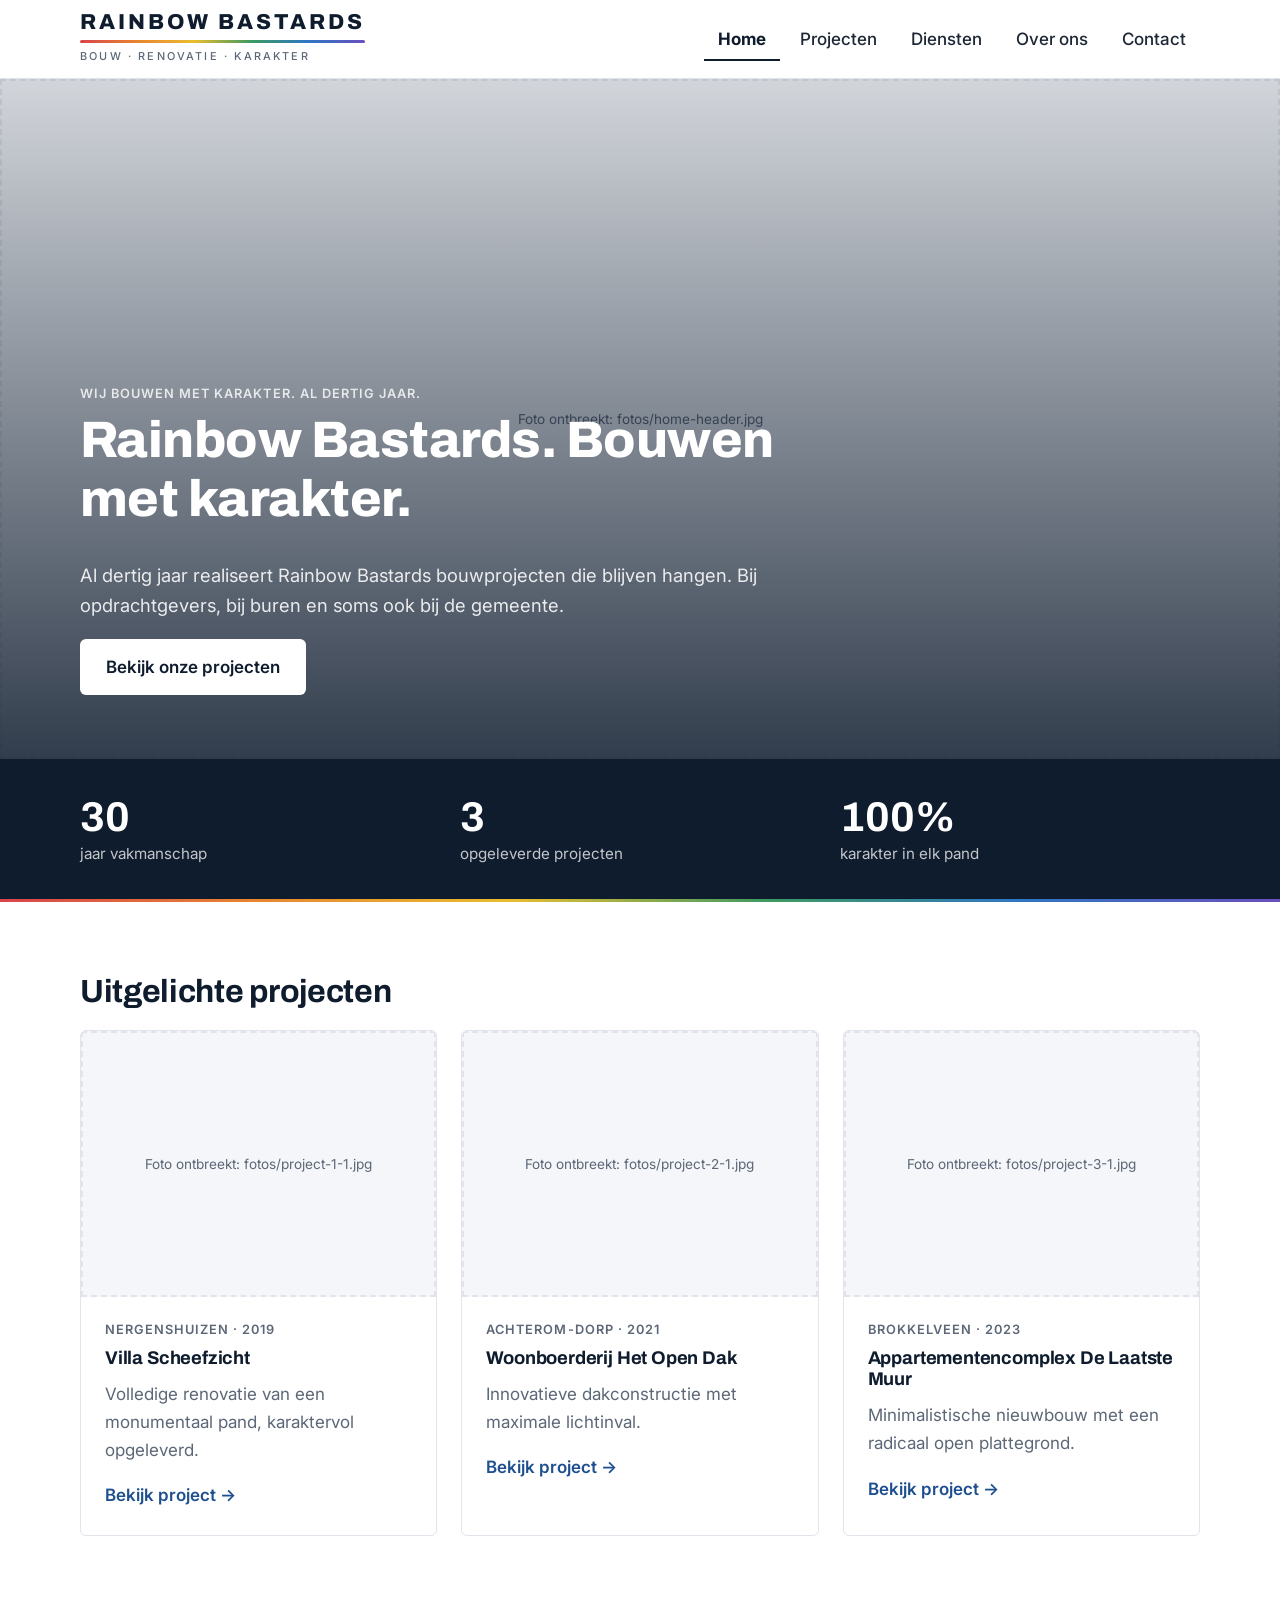
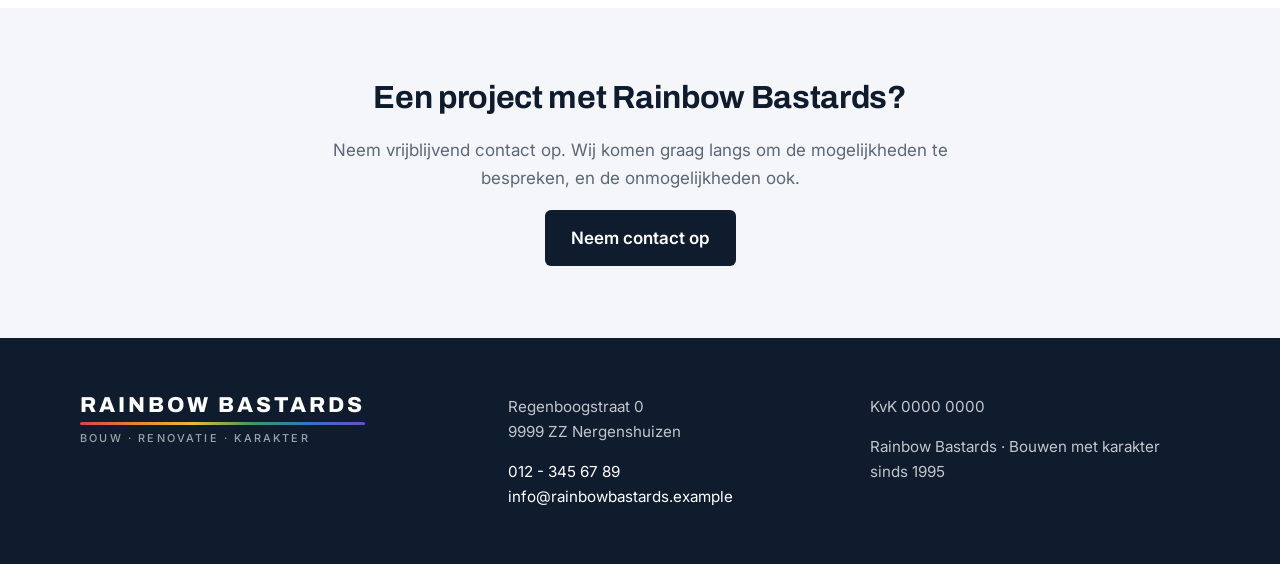
==== index.html @ 6024adb3 "Pagina's, opmaak, logo en fotogalerij" ====
<!DOCTYPE html>
<html lang="nl">
<head>
  <meta charset="utf-8">
  <meta name="viewport" content="width=device-width, initial-scale=1">
  <!-- Testversie: vraagt zoekmachines deze pagina niet op te nemen en links niet te volgen -->
  <meta name="robots" content="noindex, nofollow">
  <title>Rainbow Bastards</title>
  <link rel="icon" href="site/icoon.svg" type="image/svg+xml">
  <link rel="preconnect" href="https://fonts.googleapis.com">
  <link rel="preconnect" href="https://fonts.gstatic.com" crossorigin>
  <link rel="stylesheet" href="https://fonts.googleapis.com/css2?family=Archivo:wght@600;700;800&family=Inter:wght@400;500;600;700&display=swap">
  <link rel="stylesheet" href="site/stijl.css">
</head>
<body data-pagina="home">
  <div id="kop"></div>
  <main id="inhoud"></main>
  <div id="voet"></div>
  <script src="inhoud.js"></script>
  <script src="site/site.js"></script>
</body>
</html>
---- site/stijl.css ----
/*
  Opmaak van de website.
  Bovenaan staan de kleuren en lettertypes als "variabelen":
  pas je daar iets aan, dan verandert het overal op de site.
*/

:root {
  --donker: #0f1c2e;
  --tekst: #1d2735;
  --grijs: #5c6777;
  --lijn: #e1e5eb;
  --zacht: #f4f6f9;
  --wit: #ffffff;
  --accent: #1e4f8f;
  --regenboog: linear-gradient(90deg, #d9434b, #e9852f, #e9bd2f, #3c9a62, #2f76c4, #6a4fbf);
  --kop-font: "Archivo", "Helvetica Neue", Arial, sans-serif;
  --tekst-font: "Inter", "Helvetica Neue", Arial, sans-serif;
  --breedte: 1160px;
  --rand: 6px;
}

* { box-sizing: border-box; }

html { -webkit-text-size-adjust: 100%; }

body {
  margin: 0;
  font-family: var(--tekst-font);
  font-size: 17px;
  line-height: 1.65;
  color: var(--tekst);
  background: var(--wit);
}

h1, h2, h3 {
  font-family: var(--kop-font);
  color: var(--donker);
  line-height: 1.15;
  letter-spacing: -0.01em;
  margin: 0 0 0.6em;
}
h1 { font-size: clamp(2rem, 5vw, 3.2rem); font-weight: 800; }
h2 { font-size: clamp(1.5rem, 3vw, 2rem); font-weight: 700; }
h3 { font-size: 1.15rem; font-weight: 700; }
p { margin: 0 0 1em; }
a { color: var(--accent); }
img { display: block; max-width: 100%; }

.breed { width: 100%; max-width: var(--breedte); margin: 0 auto; padding: 0 20px; }
.smal { max-width: 720px; }
.verborgen { position: absolute; width: 1px; height: 1px; overflow: hidden; clip: rect(0 0 0 0); }

.label {
  font-size: 0.8rem;
  font-weight: 600;
  letter-spacing: 0.08em;
  text-transform: uppercase;
  color: var(--grijs);
  margin-bottom: 0.6em;
}
.label a { color: inherit; }
.intro { font-size: 1.15rem; color: var(--grijs); max-width: 680px; }

.knop {
  display: inline-block;
  background: var(--donker);
  color: var(--wit);
  text-decoration: none;
  font-weight: 600;
  padding: 14px 26px;
  border-radius: var(--rand);
  transition: background 0.2s;
}
.knop:hover { background: var(--accent); }

/* ---------- Logo ---------- */

.logo {
  display: inline-flex;
  flex-direction: column;
  text-decoration: none;
  color: var(--donker);
}
.logo-naam {
  font-family: var(--kop-font);
  font-weight: 800;
  font-size: 1.35rem;
  letter-spacing: 0.14em;
  text-transform: uppercase;
  line-height: 1;
}
.logo-regenboog {
  display: block;
  height: 3px;
  margin: 6px 0 5px;
  background: var(--regenboog);
  border-radius: 2px;
}
.logo-onder {
  font-size: 0.68rem;
  font-weight: 500;
  letter-spacing: 0.2em;
  text-transform: uppercase;
  color: var(--grijs);
}

/* ---------- Kop en menu ---------- */

.kop {
  position: sticky;
  top: 0;
  z-index: 10;
  background: rgba(255, 255, 255, 0.96);
  backdrop-filter: blur(8px);
  border-bottom: 1px solid var(--lijn);
}
.kop-binnen { display: flex; align-items: center; justify-content: space-between; min-height: 78px; }
.menu ul { list-style: none; margin: 0; padding: 0; display: flex; gap: 6px; }
.menu a {
  display: block;
  padding: 8px 14px;
  text-decoration: none;
  font-weight: 500;
  color: var(--tekst);
  border-radius: var(--rand);
}
.menu a:hover { background: var(--zacht); }
.menu a[aria-current="page"] { color: var(--donker); font-weight: 700; box-shadow: inset 0 -2px 0 var(--donker); border-radius: 0; }

.menu-knop { display: none; }

@media (max-width: 820px) {
  .menu-knop {
    display: flex; flex-direction: column; justify-content: center; gap: 5px;
    width: 44px; height: 44px; padding: 10px;
    background: none; border: 0; cursor: pointer;
  }
  .menu-knop span:not(.verborgen) { display: block; height: 2px; background: var(--donker); border-radius: 2px; }
  .menu {
    display: none;
    position: absolute; left: 0; right: 0; top: 100%;
    background: var(--wit);
    border-bottom: 1px solid var(--lijn);
    padding: 8px 20px 16px;
  }
  .menu.open { display: block; }
  .menu ul { flex-direction: column; gap: 0; }
  .menu a { padding: 14px 4px; border-bottom: 1px solid var(--lijn); border-radius: 0; }
  .menu a[aria-current="page"] { box-shadow: none; }
}

/* ---------- Foto's ---------- */

.foto { position: relative; overflow: hidden; background: var(--zacht); }
.foto img { width: 100%; height: 100%; object-fit: cover; }
/* Als een foto ontbreekt: grijs vlak met de bestandsnaam die je moet gebruiken. */
.foto.ontbreekt img { display: none; }
.foto.ontbreekt::after {
  content: "Foto ontbreekt: fotos/" attr(data-naam);
  position: absolute; inset: 0;
  display: flex; align-items: center; justify-content: center; text-align: center;
  padding: 12px; font-size: 0.85rem; color: var(--grijs);
  border: 2px dashed var(--lijn);
}

/* ---------- Home ---------- */

.held { position: relative; min-height: min(78vh, 680px); display: flex; align-items: flex-end; color: var(--wit); }
.held-foto { position: absolute; inset: 0; }
.held-foto::before {
  content: ""; position: absolute; inset: 0; z-index: 1;
  background: linear-gradient(180deg, rgba(15, 28, 46, 0.15) 0%, rgba(15, 28, 46, 0.85) 100%);
}
.held-tekst { position: relative; z-index: 2; padding-top: 120px; padding-bottom: 64px; }
.held h1 { color: var(--wit); max-width: 760px; }
.held .intro { color: rgba(255, 255, 255, 0.88); }
.label.licht { color: rgba(255, 255, 255, 0.8); }
.held .knop { background: var(--wit); color: var(--donker); }
.held .knop:hover { background: var(--zacht); }

.kenmerken { background: var(--donker); color: var(--wit); position: relative; }
.kenmerken::after { content: ""; position: absolute; left: 0; right: 0; bottom: 0; height: 3px; background: var(--regenboog); }
.kenmerken-rij { display: grid; grid-template-columns: repeat(3, 1fr); gap: 20px; padding-top: 36px; padding-bottom: 36px; }
.kenmerken-rij div { display: flex; flex-direction: column; }
.kenmerken-rij strong { font-family: var(--kop-font); font-size: clamp(1.8rem, 5vw, 2.6rem); line-height: 1.1; }
.kenmerken-rij span { color: rgba(255, 255, 255, 0.75); font-size: 0.95rem; }

.oproep { text-align: center; }
.oproep p { color: var(--grijs); }

/* ---------- Blokken en kaarten ---------- */

.blok { padding: 72px 0; }
.blok.zacht { background: var(--zacht); }
.pagina-kop { padding: 64px 0 8px; }

.raster { display: grid; grid-template-columns: repeat(auto-fill, minmax(300px, 1fr)); gap: 24px; }

.kaart {
  background: var(--wit);
  border: 1px solid var(--lijn);
  border-radius: var(--rand);
  padding: 28px;
}
.project-kaart { padding: 0; overflow: hidden; color: inherit; text-decoration: none; display: flex; flex-direction: column; transition: box-shadow 0.2s, transform 0.2s; }
.project-kaart:hover { box-shadow: 0 12px 30px rgba(15, 28, 46, 0.12); transform: translateY(-2px); }
.kaart-foto { aspect-ratio: 4 / 3; }
.kaart-tekst { padding: 22px 24px 26px; }
.kaart-tekst p:not(.label) { color: var(--grijs); }
.lees-meer { font-weight: 600; color: var(--accent); }
.lees-meer::after { content: " →"; }

.dienst { position: relative; }
.dienst p { color: var(--grijs); margin: 0; }
.nummer {
  display: inline-block;
  font-family: var(--kop-font);
  font-weight: 700;
  font-size: 0.9rem;
  color: var(--grijs);
  padding-bottom: 6px;
  margin-bottom: 14px;
  border-bottom: 2px solid var(--donker);
}

/* ---------- Projectpagina ---------- */

.project-opbouw { display: grid; grid-template-columns: 1.4fr 1fr; gap: 48px; align-items: start; }
.project-hoofdfoto { aspect-ratio: 4 / 3; border-radius: var(--rand); }
.tekst p { font-size: 1.05rem; }

.galerij { display: grid; grid-template-columns: repeat(auto-fill, minmax(220px, 1fr)); gap: 14px; }
.galerij-item { padding: 0; border: 0; background: none; cursor: zoom-in; border-radius: var(--rand); overflow: hidden; }
.galerij-item .foto { aspect-ratio: 1 / 1; transition: opacity 0.2s; }
.galerij-item:hover .foto { opacity: 0.85; }

.lichtbak {
  border: 0; padding: 0; background: transparent;
  max-width: 100vw; max-height: 100vh; width: 100vw; height: 100vh;
}
.lichtbak::backdrop { background: rgba(10, 16, 26, 0.92); }
.lichtbak img { max-width: 92vw; max-height: 82vh; margin: 6vh auto 0; object-fit: contain; border-radius: 4px; }
.lichtbak-teller { text-align: center; color: rgba(255, 255, 255, 0.75); margin-top: 12px; }
.lichtbak-knop {
  position: fixed;
  width: 48px; height: 48px;
  border: 0; border-radius: 50%;
  background: rgba(255, 255, 255, 0.12); color: var(--wit);
  font-size: 1.8rem; line-height: 1; cursor: pointer;
}
.lichtbak-knop:hover { background: rgba(255, 255, 255, 0.25); }
.vorige { left: 16px; top: 50%; transform: translateY(-50%); }
.volgende { right: 16px; top: 50%; transform: translateY(-50%); }
.sluit { right: 16px; top: 16px; }

/* ---------- Over ons ---------- */

.over-opbouw { display: grid; grid-template-columns: 1fr 1.5fr; gap: 56px; align-items: start; }
.over-opbouw figure { margin: 0; }
.portret { aspect-ratio: 4 / 5; border-radius: var(--rand); }
figcaption { margin-top: 14px; display: flex; flex-direction: column; }
figcaption strong { font-family: var(--kop-font); font-size: 1.2rem; color: var(--donker); }
figcaption span { color: var(--grijs); }

/* ---------- Contact ---------- */

.contact-raster { display: grid; grid-template-columns: 1fr 1fr; gap: 24px; }
.contact-raster h3 { margin-top: 1.2em; }
.contact-raster h3:first-child { margin-top: 0; }
.contact-raster a { font-weight: 600; text-decoration: none; }
.tijden { list-style: none; padding: 0; margin: 0 0 1.4em; }
.tijden li { padding: 8px 0; border-bottom: 1px solid var(--lijn); }
.opmerking { color: var(--grijs); font-size: 0.95rem; margin: 0; }

/* ---------- Voet ---------- */

.voet { background: var(--donker); color: rgba(255, 255, 255, 0.75); padding: 56px 0 40px; font-size: 0.95rem; }
.voet-binnen { display: grid; grid-template-columns: 1.2fr 1fr 1fr; gap: 32px; }
.voet .logo { color: var(--wit); }
.voet .logo-onder { color: rgba(255, 255, 255, 0.6); }
.voet a { color: var(--wit); text-decoration: none; }

/* ---------- Telefoon en tablet ---------- */

@media (max-width: 820px) {
  body { font-size: 16px; }
  .blok { padding: 48px 0; }
  .pagina-kop { padding: 40px 0 0; }
  .project-opbouw, .over-opbouw, .contact-raster, .voet-binnen { grid-template-columns: 1fr; gap: 28px; }
  .raster { grid-template-columns: 1fr; }
  .galerij { grid-template-columns: repeat(2, 1fr); gap: 10px; }
  .kenmerken-rij { gap: 12px; }
  .held-tekst { padding-bottom: 44px; }
  .logo-naam { font-size: 1.1rem; }
  .vorige, .volgende { top: auto; bottom: 16px; transform: none; }
}
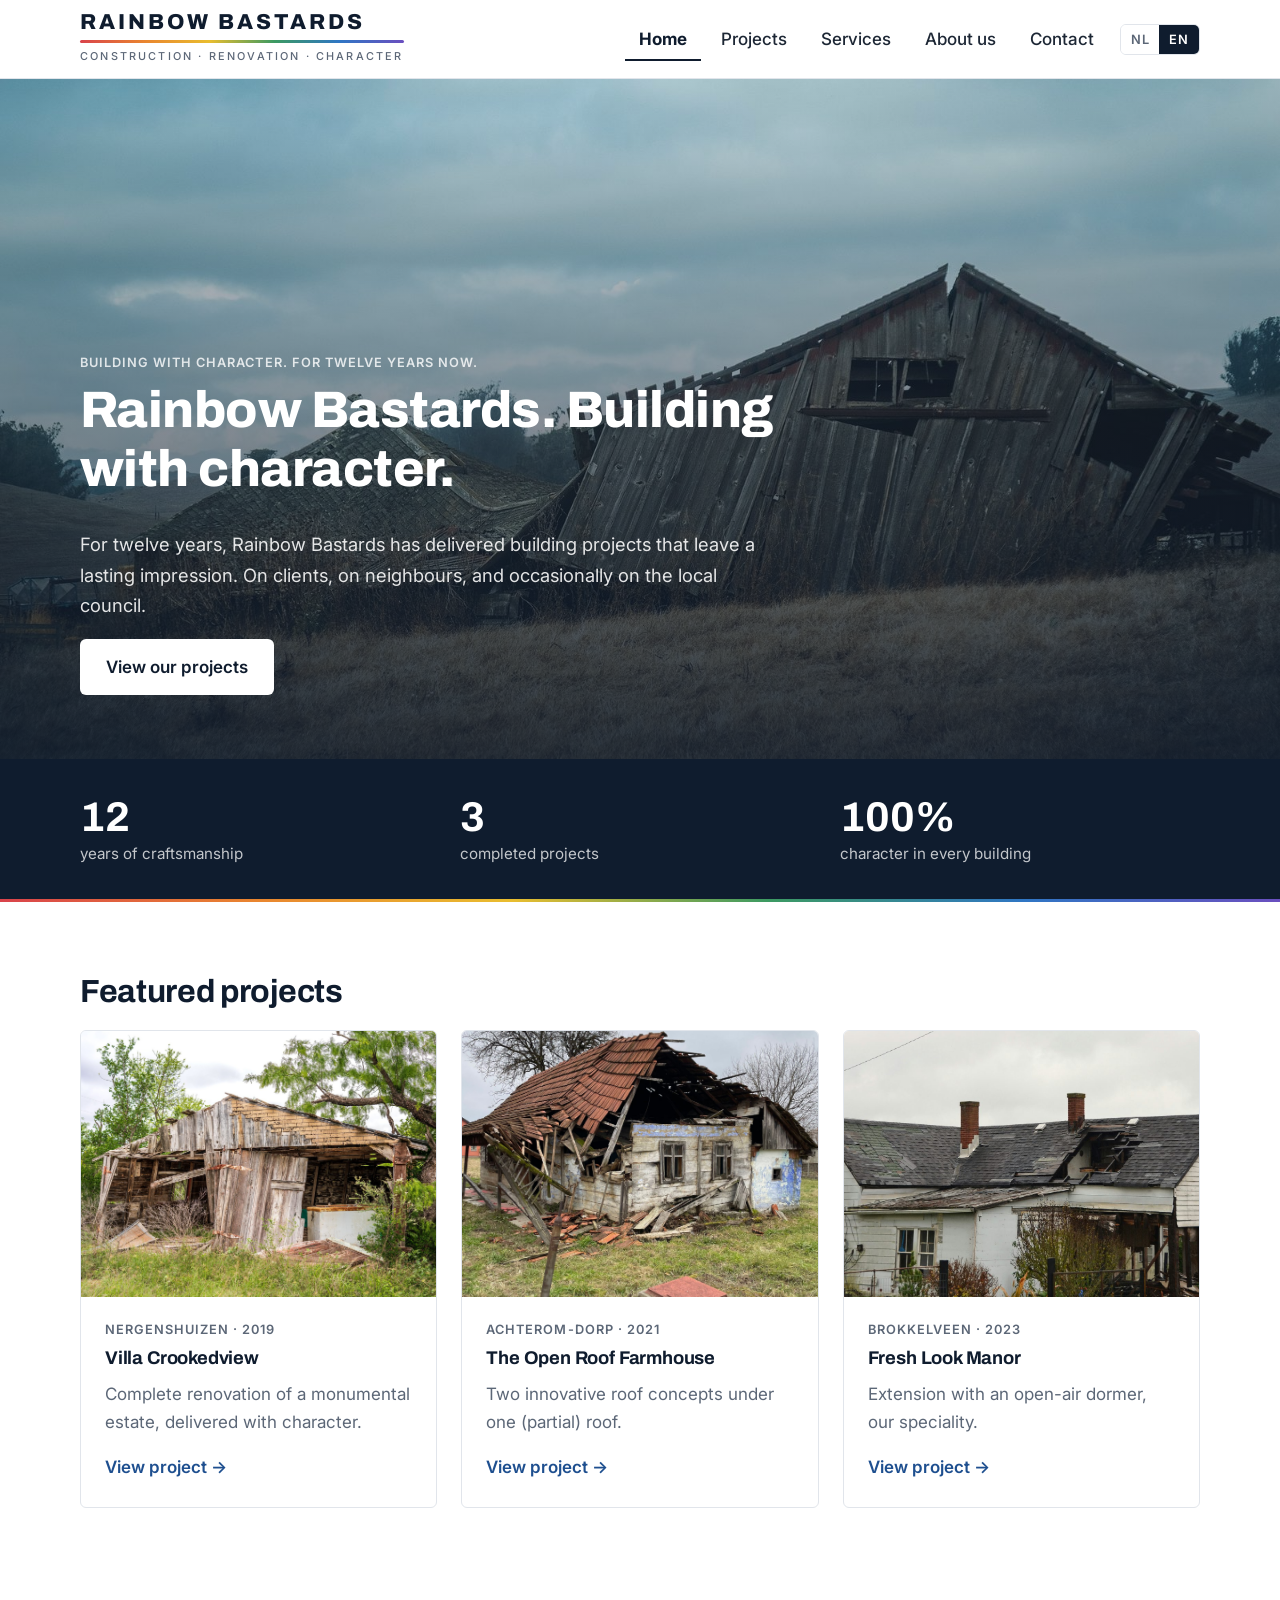
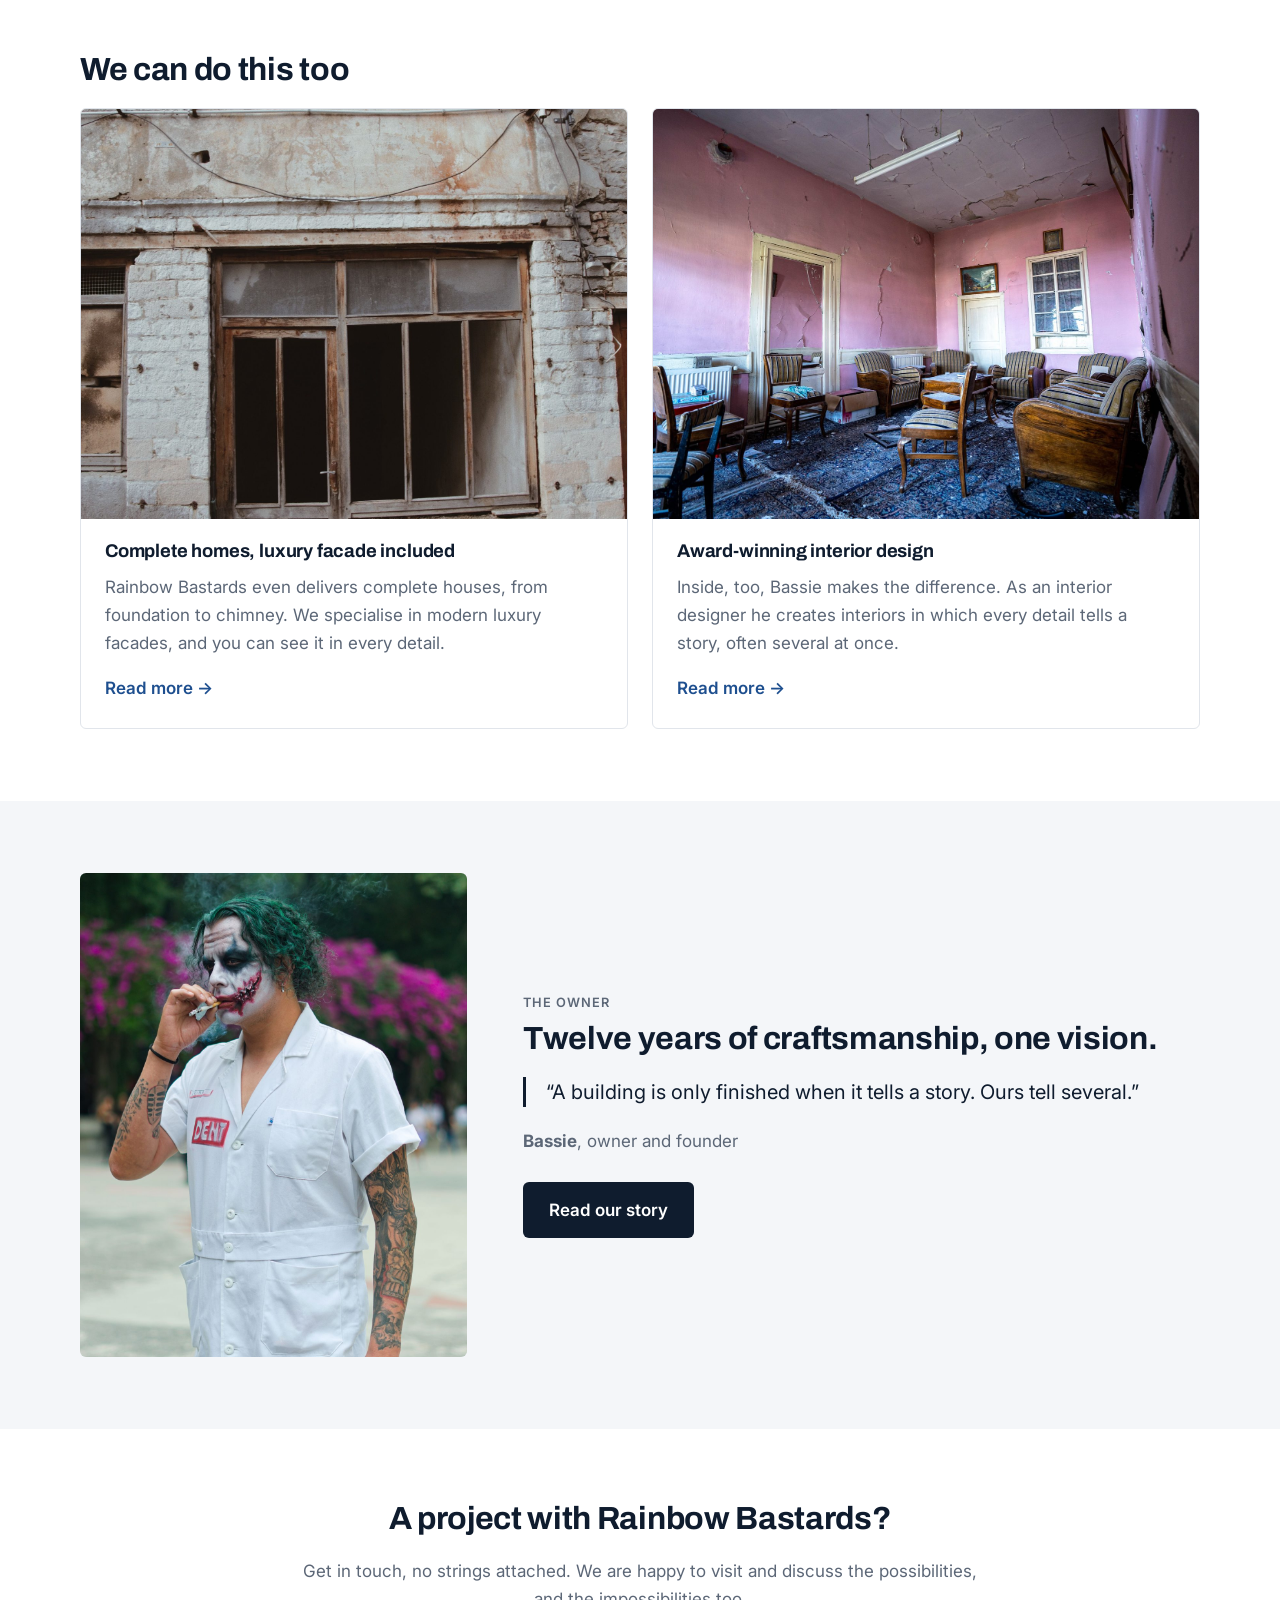
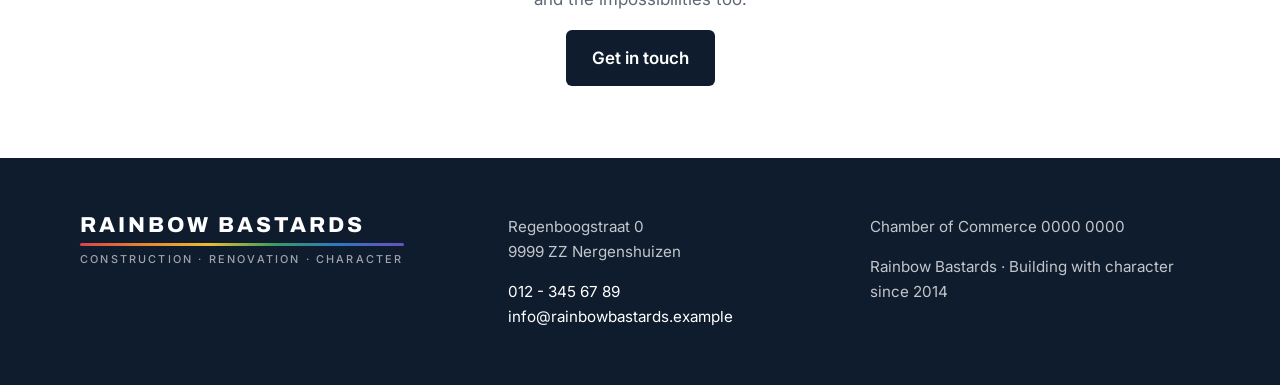
==== commit 8b97ce3b: "Taalknop NL/EN met Engelse teksten in inhoud-en.js" ====
--- a/index.html
+++ b/index.html
@@ -17,6 +17,7 @@
   <main id="inhoud"></main>
   <div id="voet"></div>
   <script src="inhoud.js"></script>
+  <script src="inhoud-en.js"></script>
   <script src="site/site.js"></script>
 </body>
 </html>
--- a/site/stijl.css
+++ b/site/stijl.css
@@ -156,7 +156,7 @@
 /* Als een foto ontbreekt: grijs vlak met de bestandsnaam die je moet gebruiken. */
 .foto.ontbreekt img { display: none; }
 .foto.ontbreekt::after {
-  content: "Foto ontbreekt: fotos/" attr(data-naam);
+  content: attr(data-melding);
   position: absolute; inset: 0;
   display: flex; align-items: center; justify-content: center; text-align: center;
   padding: 12px; font-size: 0.85rem; color: var(--grijs);
@@ -184,6 +184,17 @@
 .kenmerken-rij div { display: flex; flex-direction: column; }
 .kenmerken-rij strong { font-family: var(--kop-font); font-size: clamp(1.8rem, 5vw, 2.6rem); line-height: 1.1; }
 .kenmerken-rij span { color: rgba(255, 255, 255, 0.75); font-size: 0.95rem; }
+
+.eigenaar-blok { display: grid; grid-template-columns: 0.8fr 1.4fr; gap: 56px; align-items: center; }
+.eigenaar-blok blockquote {
+  margin: 0 0 1em;
+  padding-left: 20px;
+  border-left: 3px solid var(--donker);
+  font-size: 1.25rem;
+  line-height: 1.5;
+  color: var(--donker);
+}
+.ondertekening { color: var(--grijs); margin-bottom: 1.6em; }
 
 .oproep { text-align: center; }
 .oproep p { color: var(--grijs); }
@@ -286,7 +297,8 @@
   body { font-size: 16px; }
   .blok { padding: 48px 0; }
   .pagina-kop { padding: 40px 0 0; }
-  .project-opbouw, .over-opbouw, .contact-raster, .voet-binnen { grid-template-columns: 1fr; gap: 28px; }
+  .project-opbouw, .over-opbouw, .eigenaar-blok, .contact-raster, .voet-binnen { grid-template-columns: 1fr; gap: 28px; }
+  .eigenaar-blok .portret { max-width: 360px; }
   .raster { grid-template-columns: 1fr; }
   .galerij { grid-template-columns: repeat(2, 1fr); gap: 10px; }
   .kenmerken-rij { gap: 12px; }
@@ -294,3 +306,62 @@
   .logo-naam { font-size: 1.1rem; }
   .vorige, .volgende { top: auto; bottom: 16px; transform: none; }
 }
+
+/* ---------- Onderschriften bij foto's ---------- */
+
+.project-figuur, .galerij-figuur { margin: 0; }
+.project-figuur figcaption, .galerij-figuur figcaption { margin-top: 8px; font-size: 0.9rem; color: var(--grijs); }
+.galerij-figuur .galerij-item { display: block; width: 100%; }
+
+/* ---------- Dit kunnen wij ook ---------- */
+
+.ook-item { display: grid; grid-template-columns: 1fr 1.3fr; gap: 48px; align-items: center; margin-top: 48px; }
+.ook-item:nth-of-type(even) .ook-foto { order: 2; }
+.ook-foto { aspect-ratio: 4 / 5; border-radius: var(--rand); max-height: 640px; }
+.ook-item h3 { font-size: 1.4rem; }
+
+@media (max-width: 820px) {
+  .ook-item { grid-template-columns: 1fr; gap: 20px; margin-top: 32px; }
+  .ook-item:nth-of-type(even) .ook-foto { order: 0; }
+}
+/* De foto's in "Dit kunnen wij ook" behouden hun eigen verhouding (staand of liggend). */
+.ook-foto { aspect-ratio: auto; max-height: none; }
+.ook-foto img { height: auto; max-height: 680px; }
+/* Ruimte onder de vaste kop als je naar een #-anker springt */
+[id] { scroll-margin-top: 90px; }
+.ook-raster { grid-template-columns: repeat(auto-fill, minmax(min(100%, 420px), 1fr)); }
+
+/* ---------- Review van de opdrachtgever ---------- */
+
+.review-blok { padding-top: 0; text-align: center; }
+.review-blok .smal { border-top: 1px solid var(--lijn); padding-top: 48px; }
+.sterren { font-size: 1.4rem; letter-spacing: 0.15em; color: #e9bd2f; margin: 0 0 0.4em; }
+.review-blok blockquote { margin: 0 auto 1em; font-family: var(--kop-font); font-size: clamp(1.15rem, 2.4vw, 1.45rem); line-height: 1.45; color: var(--donker); }
+.review-blok .ondertekening { margin: 0; }
+
+/* ---------- Taalknop NL / EN ---------- */
+
+.taalkeuze { display: flex; border: 1px solid var(--lijn); border-radius: var(--rand); overflow: hidden; margin-left: 12px; }
+.taalkeuze button {
+  border: 0; background: var(--wit); color: var(--grijs);
+  font: 600 0.8rem var(--tekst-font); letter-spacing: 0.06em;
+  padding: 7px 10px; cursor: pointer;
+}
+.taalkeuze button[aria-pressed="true"] { background: var(--donker); color: var(--wit); }
+.taalkeuze button:focus-visible { outline: 2px solid var(--accent); outline-offset: -2px; }
+
+@media (max-width: 820px) {
+  .kop-binnen { gap: 8px; }
+  .taalkeuze { margin-left: auto; }
+  .logo-onder { display: none; }
+}
+.kop-binnen { justify-content: flex-start; }
+.menu { margin-left: auto; }
+@media (max-width: 820px) {
+  .logo { order: 0; }
+  .taalkeuze { order: 1; }
+  .menu-knop { order: 2; }
+}
+@media (max-width: 820px) {
+  .logo-naam { font-size: 1rem; letter-spacing: 0.1em; white-space: nowrap; }
+}
